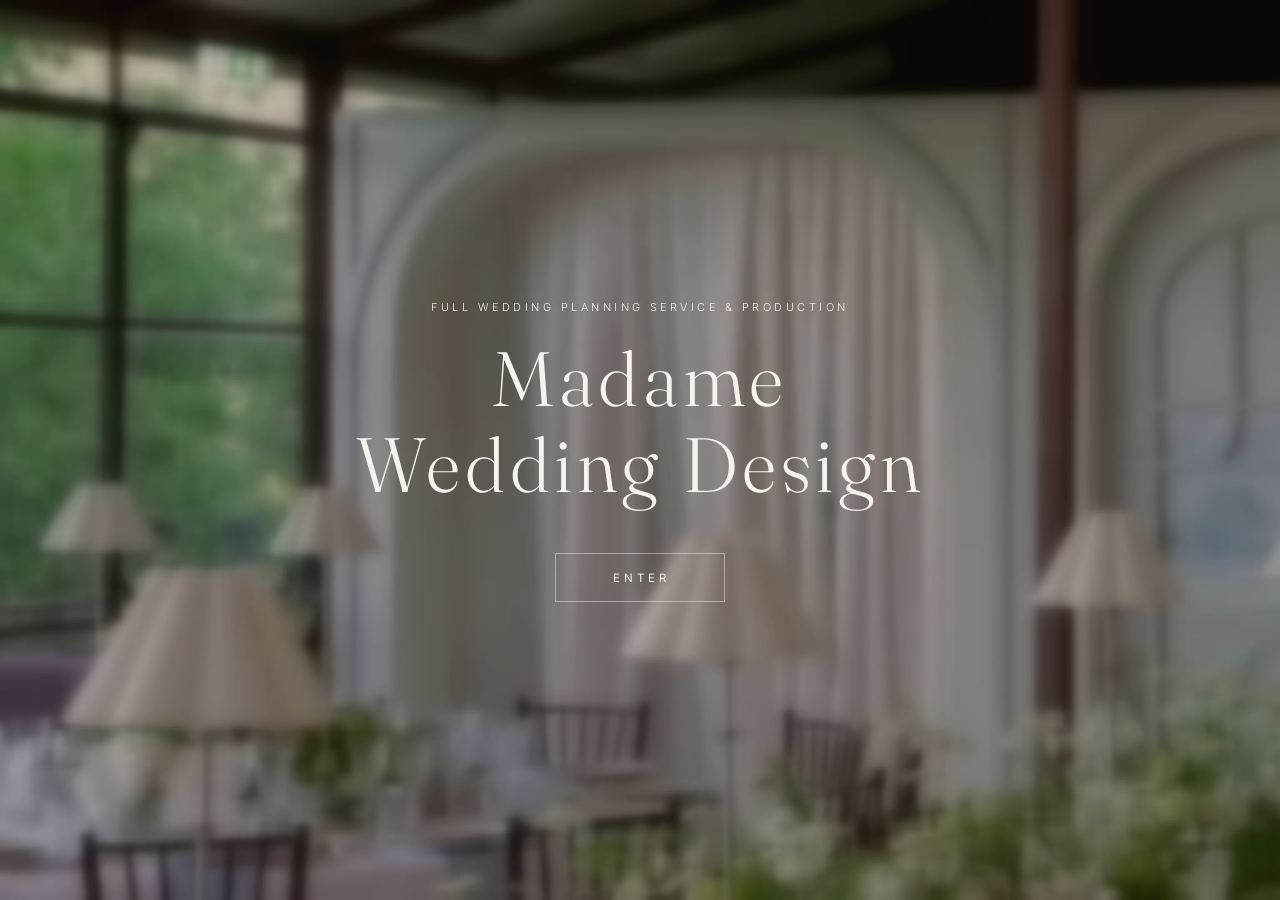
==== index.html @ c9a1b3f8 "Applique les 5 règles de marque sur tout le site - Nom visible toujours « Madame Wedding Design » : " ====
<!DOCTYPE html>
<html lang="en">
<head>
  <meta charset="UTF-8">
  <meta name="viewport" content="width=device-width, initial-scale=1.0">
  <title>Madame Wedding Design — Full Wedding Planning Service &amp; Production | Luxury Weddings Worldwide</title>
  <meta name="description" content="Madame Wedding Design is a luxury full wedding planning service &amp; production house founded by Estelle Bogaert — creating bespoke celebrations worldwide, from France and Italy to wherever love travels. Featured in Vogue, Martha Stewart Weddings and Brides.">
  <link rel="icon" href="data:image/svg+xml,<svg xmlns='http://www.w3.org/2000/svg' viewBox='0 0 100 100'><text y='.9em' font-size='90' font-family='Georgia'>M</text></svg>">
  <link rel="preload" as="image" href="/assets/img/hero-photo.jpg">
  <link rel="preconnect" href="https://fonts.googleapis.com">
  <link rel="preconnect" href="https://fonts.gstatic.com" crossorigin>
  <link href="https://fonts.googleapis.com/css2?family=Fraunces:ital,opsz,wght@0,9..144,300;0,9..144,400;1,9..144,300;1,9..144,400&family=Inter:wght@300;400;500&display=swap" rel="stylesheet">
  <link rel="stylesheet" href="/assets/css/main.css">
  <link rel="stylesheet" href="/assets/css/pages.css">
  <script type="application/ld+json">
  {
    "@context": "https://schema.org",
    "@type": "Organization",
    "name": "Madame Wedding Design",
    "founder": { "@type": "Person", "name": "Estelle Bogaert" },
    "description": "Luxury full wedding planning service & production house — bespoke celebrations worldwide, from $100,000 to $1M+. Featured in Vogue (7 editions), Martha Stewart Weddings, Brides, Style Me Pretty and Carats & Cake; named among the 15 best wedding planners in Europe.",
    "address": { "@type": "PostalAddress", "addressLocality": "Paris", "addressCountry": "FR" },
    "areaServed": "Worldwide",
    "email": "hello@madamewedding.design",
    "url": "https://madamewedding.design"
  }
  </script>
</head>
<body>

  <!-- ============ INTRO / ENTER — the threshold ============ -->
  <div class="intro" id="intro">
    <!-- Desktop: still photograph. Mobile (<768px): the vertical film, muted. -->
    <img class="intro__photo media-desktop" src="/assets/img/hero-photo.jpg" alt="A Madame Wedding Design celebration under a glasshouse — chandeliers and flowered tables">
    <video class="intro__video media-mobile" id="introVideo" autoplay muted loop playsinline
           poster="/assets/video/hero-poster.jpg">
      <source src="/assets/video/hero-film.mp4" type="video/mp4">
    </video>
    <div class="intro__veil"></div>
    <div class="intro__content">
      <p class="intro__eyebrow">Full Wedding Planning Service &amp; Production</p>
      <h1 class="intro__logo">Madame<br>Wedding Design</h1>
      <button class="intro__enter" id="enterBtn" aria-label="Enter the site"><span class="pulse">Enter</span></button>
    </div>
  </div>

  <!-- ============ SITE ============ -->
  <div class="site" id="site" hidden>

    <header class="nav" id="nav">
      <a class="nav__logo" href="/">Madame Wedding Design</a>
      <nav class="nav__links" aria-label="Main navigation">
        <a href="/maison/">The Maison</a>
        <a href="/weddings/">Weddings</a>
        <a href="/services/">Services</a>
        <a href="/journal/">The Journal</a>
        <a class="nav__inquire" href="/inquire/">Inquire</a>
      </nav>
    </header>

    <main id="top">

      <!-- Hero: photo on desktop, the film on mobile -->
      <section class="hero">
        <img class="hero__photo media-desktop" src="/assets/img/hero-photo.jpg" alt="A Madame Wedding Design celebration under a glasshouse — chandeliers and flowered tables">
        <video class="hero__video media-mobile" id="siteVideo" autoplay muted loop playsinline
               poster="/assets/video/hero-poster.jpg">
          <source src="/assets/video/hero-film.mp4" type="video/mp4">
        </video>
        <div class="hero__line reveal">
          <p class="hero__eyebrow">A limited number of celebrations each year</p>
          <p class="hero__text">Weddings composed as <em>works of art.</em></p>
        </div>
      </section>

      <!-- Manifesto -->
      <section class="manifesto">
        <p class="manifesto__text reveal">
          We do not plan weddings. We compose <em>atmospheres</em> — worlds made
          once, for one family, and never again.
        </p>
      </section>

      <!-- Weddings — curated glimpse, rendered from /data/weddings.json -->
      <section class="weddings">
        <div class="shead reveal">
          <span class="shead__k">Selected Weddings</span>
          <h2 class="shead__title">A quiet portfolio</h2>
        </div>
        <div class="weddings__grid" id="homeWeddings"><!-- injected by main.js --></div>
        <p class="reveal" style="margin-top:3rem"><a class="link-quiet" href="/weddings/">View all weddings →</a></p>
      </section>

      <!-- The Maison — teaser -->
      <section class="maison-split">
        <div class="maison-split__txt reveal">
          <span class="shead__k">The Maison</span>
          <h2 class="maison-split__title">An atelier of<br>rare celebrations</h2>
          <p>
            Madame Wedding Design is a full wedding planning service &amp;
            production house dedicated to a small number of extraordinary
            weddings each year. Founded by Estelle Bogaert, the maison conceives
            every celebration as a singular work — a world of light, texture,
            music and detail, built entirely around one family.
          </p>
          <p>
            From first conversation to final candle, we hold every thread:
            creative direction, planning, and flawless production — worldwide.
          </p>
          <a href="/maison/" class="link-quiet" style="margin-top:1.6rem">Discover the Maison →</a>
        </div>
        <div class="maison-split__img reveal">
          <div class="ph ph--b" role="img" aria-label="Founder portrait — coming soon"></div>
          <!-- TODO: replace with founder portrait: /assets/img/founder.jpg -->
        </div>
      </section>

      <!-- Services -->
      <section class="services-cards">
        <div class="shead reveal">
          <span class="shead__k">The Work</span>
          <h2 class="shead__title">How we accompany you</h2>
        </div>
        <div class="svc reveal">
          <a class="svc__card" href="/services/">
            <div class="svc__num">I</div>
            <h3>Full Wedding Planning &amp; Production</h3>
            <p>The complete composition of your celebration, from concept and creative direction to the flawless execution of every moment.</p>
          </a>
          <a class="svc__card" href="/services/">
            <div class="svc__num">II</div>
            <h3>Creative Direction</h3>
            <p>The vision, the aesthetic language, the atmosphere — for couples and teams who need a singular artistic hand.</p>
          </a>
          <a class="svc__card" href="/services/">
            <div class="svc__num">III</div>
            <h3>Destination &amp; Logistics</h3>
            <p>Seamless production of weddings across the world, with the discretion and precision our clients expect.</p>
          </a>
        </div>
      </section>

      <!-- As Seen In — dark band -->
      <section class="press-dark">
        <p class="press-dark__k reveal">As Seen In</p>
        <div class="press-dark__logos reveal" id="pressLogos"><!-- injected from /data/press.json --></div>
        <p class="reveal" style="margin-top:3rem"><a class="link-quiet link-quiet--light" href="/journal/#as-seen-in">All press features →</a></p>
      </section>

      <!-- Journal -->
      <section class="journal-cards">
        <div class="shead reveal">
          <span class="shead__k">The Journal</span>
          <h2 class="shead__title">Stories &amp; the art of hosting</h2>
        </div>
        <div class="jgrid" id="homeJournal"><!-- injected from /data/weddings.json --></div>
      </section>

      <!-- Inquire -->
      <section class="inquire">
        <p class="inquire__text reveal">We accept a limited number of celebrations each year.<br>Share a few details and we will reply, personally, within 48 hours.</p>
        <a class="inquire__cta reveal" href="/inquire/">Inquire</a>
      </section>

    </main>

    <footer class="footer-rich">
      <div class="footer-rich__grid">
        <div class="footer-rich__brand">
          <div class="footer-rich__lg">Madame Wedding Design</div>
          <p>A full wedding planning service &amp; production house for a limited number of celebrations each year — worldwide.</p>
        </div>
        <div class="footer-rich__col">
          <div class="footer-rich__k">Explore</div>
          <a href="/maison/">The Maison</a>
          <a href="/weddings/">Weddings</a>
          <a href="/services/">Services</a>
          <a href="/journal/">The Journal</a>
          <a href="/inquire/">Inquire</a>
        </div>
        <div class="footer-rich__col">
          <div class="footer-rich__k">Contact</div>
          <a href="mailto:hello@madamewedding.design">hello@madamewedding.design</a>
          <a href="https://www.instagram.com/" target="_blank" rel="noopener">Instagram</a>
        </div>
      </div>
      <div class="footer-rich__base">
        <span>© 2026 Madame Wedding Design</span>
        <span>Full Wedding Planning Service &amp; Production · Worldwide</span>
      </div>
    </footer>

  </div>

  <!-- Persistent sound toggle -->
  <button class="sound" id="soundBtn" hidden aria-label="Toggle sound" aria-pressed="false">◐</button>

  <!-- Music track: drop your file at assets/audio/music.mp3 and it will take priority over the film's own sound -->
  <audio id="music" src="/assets/audio/music.mp3" loop preload="none"></audio>

  <script src="/assets/js/main.js"></script>
</body>
</html>
---- assets/css/main.css ----
/* ============================================================
   MADAME — Wedding Design & Production
   Quiet luxury: alabaster, ink, silence.
   ============================================================ */

:root {
  --alabaster: #F6F3EE;
  --linen: #E7E0D5;
  --ink: #1E1A17;
  --sage: #8A8B72;
  --taupe: #A79A88;

  --serif: "Fraunces", "Cormorant Garamond", Georgia, serif; /* TODO: swap for Canela / PP Editorial New when licensed */
  --ink-soft: #4A443E;
  --sans: "Inter", -apple-system, sans-serif;

  --ease: cubic-bezier(0.22, 1, 0.36, 1);
}

* { margin: 0; padding: 0; box-sizing: border-box; }

html { scroll-behavior: smooth; }

body {
  background: var(--alabaster);
  color: var(--ink);
  font-family: var(--sans);
  font-weight: 300;
  font-size: 1rem;
  line-height: 1.7;
  -webkit-font-smoothing: antialiased;
}

/* ---------- Opening sequence ---------- */

.intro {
  position: fixed;
  inset: 0;
  z-index: 100;
  display: grid;
  place-items: center;
  overflow: hidden;
  background: var(--ink);
  transition: opacity 1.4s var(--ease), visibility 1.4s;
}

.intro.is-leaving {
  opacity: 0;
  visibility: hidden;
}

.intro__video {
  position: absolute;
  inset: 0;
  width: 100%;
  height: 100%;
  object-fit: cover;
}

.intro__veil {
  position: absolute;
  inset: 0;
  background: rgba(30, 26, 23, 0.28);
}

.intro__content {
  position: relative;
  text-align: center;
  color: var(--alabaster);
  padding: 0 1.5rem;
}

.intro__eyebrow {
  font-size: 0.68rem;
  letter-spacing: 0.32em;
  text-transform: uppercase;
  opacity: 0;
  animation: fadeUp 1.6s var(--ease) 0.4s forwards;
}

.intro__logo {
  font-family: var(--serif);
  font-weight: 300;
  font-size: clamp(3.2rem, 10vw, 7rem);
  letter-spacing: 0.18em;
  margin: 1.2rem 0 2.8rem;
  padding-left: 0.18em; /* optical centering against letter-spacing */
  opacity: 0;
  animation: fadeUp 1.8s var(--ease) 0.8s forwards;
}

.intro__enter {
  font-family: var(--sans);
  font-size: 0.72rem;
  font-weight: 400;
  letter-spacing: 0.34em;
  text-transform: uppercase;
  color: var(--alabaster);
  background: none;
  border: 1px solid rgba(246, 243, 238, 0.45);
  padding: 1.05rem 3.4rem 1rem 3.6rem;
  cursor: pointer;
  opacity: 0;
  animation: fadeUp 1.8s var(--ease) 1.4s forwards;
  transition: background 0.8s var(--ease), color 0.8s var(--ease), border-color 0.8s var(--ease);
}

.intro__enter:hover,
.intro__enter:focus-visible {
  background: var(--alabaster);
  color: var(--ink);
  border-color: var(--alabaster);
  outline: none;
}

@keyframes fadeUp {
  from { opacity: 0; transform: translateY(14px); }
  to   { opacity: 1; transform: translateY(0); }
}

/* ---------- Navigation ---------- */

.nav {
  position: fixed;
  top: 0;
  left: 0;
  right: 0;
  z-index: 50;
  display: flex;
  align-items: center;
  justify-content: space-between;
  padding: 1.6rem clamp(1.5rem, 5vw, 4rem);
  mix-blend-mode: difference;
  color: var(--alabaster);
}

.nav a { color: inherit; text-decoration: none; }

.nav__logo {
  font-family: var(--serif);
  font-size: 1.25rem;
  letter-spacing: 0.22em;
}

.nav__links {
  display: flex;
  gap: clamp(1.2rem, 3vw, 2.6rem);
  font-size: 0.66rem;
  letter-spacing: 0.18em;
  text-transform: uppercase;
}

.nav__links a { opacity: 0.85; transition: opacity 0.5s; }
.nav__links a:hover { opacity: 1; }

.nav__inquire { border-bottom: 1px solid currentColor; padding-bottom: 2px; }

@media (max-width: 640px) {
  .nav__links a:not(.nav__inquire) { display: none; }
}

/* ---------- Hero ---------- */

.hero {
  position: relative;
  height: 100svh;
  overflow: hidden;
  display: grid;
  place-items: end start;
  background: var(--ink);
}

.hero__video {
  position: absolute;
  inset: 0;
  width: 100%;
  height: 100%;
  object-fit: cover;
}

/* ---------- Media strategy: photograph on desktop, the vertical film on mobile ---------- */

.intro__photo, .hero__photo {
  position: absolute;
  inset: 0;
  width: 100%;
  height: 100%;
  object-fit: cover;
  animation: kenburns 22s ease-in-out infinite alternate;
}

@keyframes kenburns {
  from { transform: scale(1.03); }
  to   { transform: scale(1.12); }
}

.media-mobile { display: none; }

@media (max-width: 767px) {
  .media-mobile { display: block; }
  .media-desktop { display: none; }
}

.hero__eyebrow {
  font-size: 0.68rem;
  letter-spacing: 0.34em;
  text-transform: uppercase;
  color: var(--alabaster);
  opacity: 0.85;
  margin-bottom: 1.3rem;
}

/* Soft scrim so the hero line stays readable over the film's bright passages */
.hero::after {
  content: "";
  position: absolute;
  inset: auto 0 0 0;
  height: 45%;
  background: linear-gradient(to top, rgba(30, 26, 23, 0.55), transparent);
  pointer-events: none;
}

.hero__line {
  position: relative;
  z-index: 1;
  padding: 0 clamp(1.5rem, 6vw, 5rem) clamp(3rem, 8vh, 6rem);
}

.hero__text {
  font-family: var(--serif);
  font-weight: 300;
  font-size: clamp(1.6rem, 3.4vw, 2.8rem);
  line-height: 1.3;
  color: var(--alabaster);
}

/* ---------- Sections ---------- */

section { padding: clamp(6rem, 14vh, 11rem) clamp(1.5rem, 6vw, 5rem); }

.section-title {
  font-family: var(--serif);
  font-weight: 300;
  font-size: clamp(2rem, 4vw, 3.2rem);
  letter-spacing: 0.02em;
  margin-bottom: clamp(3rem, 7vh, 5rem);
}

/* Manifesto */

.manifesto { max-width: 46rem; margin: 0 auto; text-align: center; }

.manifesto__text {
  font-family: var(--serif);
  font-weight: 300;
  font-size: clamp(1.35rem, 2.4vw, 1.9rem);
  line-height: 1.55;
}

.manifesto__text em { font-style: italic; }

.link-quiet {
  display: inline-block;
  margin-top: 2.6rem;
  color: var(--ink);
  text-decoration: none;
  font-size: 0.7rem;
  letter-spacing: 0.22em;
  text-transform: uppercase;
  border-bottom: 1px solid var(--taupe);
  padding-bottom: 3px;
  transition: opacity 0.5s;
}

.link-quiet:hover { opacity: 0.6; }

/* Weddings */

.weddings__grid {
  display: grid;
  grid-template-columns: repeat(auto-fit, minmax(260px, 1fr));
  gap: clamp(1.5rem, 3vw, 3rem);
}

.wedding-card { text-decoration: none; color: var(--ink); }

.wedding-card__img {
  aspect-ratio: 4 / 5;
  background: var(--linen);
  overflow: hidden;
  transition: opacity 0.8s var(--ease);
}

/* Placeholder tints until real photographs arrive */
.wedding-card__img--a { background: linear-gradient(160deg, var(--linen), #D8CFC0); }
.wedding-card__img--b { background: linear-gradient(160deg, #EDE6DB, var(--taupe)); }
.wedding-card__img--c { background: linear-gradient(160deg, var(--linen), #C9C4AE); }

.wedding-card:hover .wedding-card__img { opacity: 0.85; }

.wedding-card__caption {
  margin-top: 1.1rem;
  font-family: var(--serif);
  font-size: 1.15rem;
}

.wedding-card__caption span { font-style: italic; color: var(--sage); }

.wedding-card__origin {
  font-size: 0.68rem;
  letter-spacing: 0.14em;
  text-transform: uppercase;
  color: var(--taupe);
  margin-top: 0.3rem;
}

/* Press */

.press { background: var(--linen); text-align: center; }

.press__label {
  font-size: 0.66rem;
  letter-spacing: 0.3em;
  text-transform: uppercase;
  color: var(--taupe);
  margin-bottom: 1.6rem;
}

.press__names {
  font-family: var(--serif);
  font-size: clamp(1rem, 2vw, 1.4rem);
  letter-spacing: 0.06em;
}

/* Inquire */

.inquire { text-align: center; }

.inquire__text {
  font-family: var(--serif);
  font-size: clamp(1.2rem, 2.2vw, 1.7rem);
  margin-bottom: 2.6rem;
}

.inquire__cta {
  display: inline-block;
  font-size: 0.72rem;
  letter-spacing: 0.34em;
  text-transform: uppercase;
  color: var(--ink);
  text-decoration: none;
  border: 1px solid var(--ink);
  padding: 1.05rem 3.4rem 1rem 3.6rem;
  transition: background 0.8s var(--ease), color 0.8s var(--ease);
}

.inquire__cta:hover { background: var(--ink); color: var(--alabaster); }

/* Footer */

.footer {
  border-top: 1px solid var(--linen);
  padding: 2.5rem clamp(1.5rem, 6vw, 5rem);
  display: flex;
  flex-wrap: wrap;
  gap: 1rem;
  justify-content: space-between;
  font-size: 0.72rem;
  letter-spacing: 0.08em;
  color: var(--taupe);
}

.footer a { color: inherit; text-decoration: none; }

/* ---------- Sound toggle ---------- */

.sound {
  position: fixed;
  bottom: 1.4rem;
  right: 1.6rem;
  z-index: 60;
  width: 2.6rem;
  height: 2.6rem;
  border-radius: 50%;
  border: 1px solid rgba(30, 26, 23, 0.25);
  background: rgba(246, 243, 238, 0.6);
  backdrop-filter: blur(6px);
  color: var(--ink);
  font-size: 0.9rem;
  cursor: pointer;
  transition: opacity 0.6s;
}

.sound[aria-pressed="false"] { opacity: 0.45; }

/* ---------- Scroll reveals ---------- */

.reveal {
  opacity: 0;
  transform: translateY(16px);
  transition: opacity 0.9s var(--ease), transform 0.9s var(--ease);
}

.reveal.is-visible {
  opacity: 1;
  transform: translateY(0);
}

/* ---------- Reduced motion ---------- */

@media (prefers-reduced-motion: reduce) {
  html { scroll-behavior: auto; }
  .reveal { opacity: 1; transform: none; transition: none; }
  .intro__eyebrow, .intro__logo, .intro__enter { animation-duration: 0.01s; animation-delay: 0s; }
}
---- assets/css/pages.css ----
/* ============================================================
   Madame Wedding Design — inner pages, galleries, journal, form
   ============================================================ */

/* ---------- Intro logo — full brand name, two lines ---------- */

.intro__logo {
  font-size: clamp(2.3rem, 7vw, 4.8rem) !important;
  letter-spacing: 0.06em !important;
  line-height: 1.12;
  padding-left: 0 !important;
}

/* ---------- Page (non-home) layout ---------- */

.page { background: var(--alabaster); }

.nav--page {
  position: static;
  mix-blend-mode: normal;
  color: var(--ink);
  border-bottom: 1px solid var(--linen);
}

.nav--page .nav__logo { letter-spacing: 0.14em; font-size: 1.05rem; }

.page-hero {
  padding: clamp(4rem, 10vh, 7rem) clamp(1.5rem, 6vw, 5rem) clamp(2rem, 5vh, 3.5rem);
  max-width: 62rem;
}

.page-hero__eyebrow {
  font-size: 0.66rem;
  letter-spacing: 0.3em;
  text-transform: uppercase;
  color: var(--taupe);
  margin-bottom: 1.4rem;
}

.page-hero__title {
  font-family: var(--serif);
  font-weight: 300;
  font-size: clamp(2.4rem, 5.5vw, 4.2rem);
  line-height: 1.12;
}

.page-hero__meta {
  margin-top: 1.4rem;
  font-size: 0.72rem;
  letter-spacing: 0.16em;
  text-transform: uppercase;
  color: var(--sage);
}

.prose {
  max-width: 60ch;
  padding: 0 clamp(1.5rem, 6vw, 5rem);
  margin-bottom: clamp(3rem, 7vh, 5rem);
}

.prose p { margin-bottom: 1.4rem; }

.prose .lede {
  font-family: var(--serif);
  font-size: clamp(1.25rem, 2.2vw, 1.6rem);
  line-height: 1.55;
}

/* ---------- Galleries ---------- */

.gallery {
  display: grid;
  grid-template-columns: repeat(auto-fill, minmax(280px, 1fr));
  gap: clamp(1.2rem, 2.5vw, 2.4rem);
  padding: 0 clamp(1.5rem, 6vw, 5rem);
  margin-bottom: clamp(4rem, 9vh, 7rem);
}

.gallery figure { margin: 0; }

.gallery img,
.gallery .ph {
  width: 100%;
  aspect-ratio: 4 / 5;
  object-fit: cover;
  display: block;
  background: var(--linen);
}

/* Placeholder tints (used anywhere until real photographs arrive) */
.ph--a { background: linear-gradient(160deg, var(--linen), #D8CFC0); }
.ph--b { background: linear-gradient(160deg, #EDE6DB, var(--taupe)); }
.ph--c { background: linear-gradient(160deg, var(--linen), #C9C4AE); }

/* ---------- Journal ---------- */

.journal-list {
  padding: 0 clamp(1.5rem, 6vw, 5rem);
  max-width: 62rem;
  margin-bottom: clamp(4rem, 9vh, 7rem);
}

.journal-entry {
  display: block;
  text-decoration: none;
  color: var(--ink);
  border-top: 1px solid var(--linen);
  padding: 2.4rem 0;
}

.journal-entry:last-child { border-bottom: 1px solid var(--linen); }

.journal-entry__meta {
  font-size: 0.66rem;
  letter-spacing: 0.22em;
  text-transform: uppercase;
  color: var(--taupe);
  margin-bottom: 0.7rem;
}

.journal-entry__title {
  font-family: var(--serif);
  font-weight: 300;
  font-size: clamp(1.5rem, 2.8vw, 2.1rem);
  transition: opacity 0.5s;
}

.journal-entry:hover .journal-entry__title { opacity: 0.6; }

.journal-entry__excerpt { margin-top: 0.6rem; max-width: 60ch; }

.press-links { list-style: none; padding: 0; }

.press-links li { border-top: 1px solid rgba(30,26,23,0.12); }
.press-links li:last-child { border-bottom: 1px solid rgba(30,26,23,0.12); }

.press-links a {
  display: flex;
  justify-content: space-between;
  gap: 2rem;
  align-items: baseline;
  padding: 1.3rem 0;
  text-decoration: none;
  color: var(--ink);
  font-family: var(--serif);
  font-size: clamp(1.05rem, 1.8vw, 1.3rem);
  transition: opacity 0.5s;
}

.press-links a:hover { opacity: 0.6; }

.press-links a::after { content: "→"; font-family: var(--sans); font-size: 0.9rem; color: var(--taupe); }

/* ---------- Services ---------- */

.services-list { padding: 0 clamp(1.5rem, 6vw, 5rem); max-width: 62rem; margin-bottom: clamp(4rem, 9vh, 7rem); }

.service {
  border-top: 1px solid var(--linen);
  padding: clamp(2.4rem, 5vh, 3.6rem) 0;
  display: grid;
  grid-template-columns: minmax(0, 1fr) minmax(0, 1.6fr);
  gap: clamp(1.5rem, 4vw, 4rem);
}

@media (max-width: 720px) { .service { grid-template-columns: 1fr; } }

.service h2 {
  font-family: var(--serif);
  font-weight: 300;
  font-size: clamp(1.5rem, 2.6vw, 2rem);
  line-height: 1.2;
}

.service p { max-width: 55ch; }

/* ---------- FAQ ---------- */

.faq { padding: 0 clamp(1.5rem, 6vw, 5rem); max-width: 52rem; margin-bottom: clamp(4rem, 9vh, 7rem); }

.faq h2 { font-family: var(--serif); font-weight: 300; font-size: clamp(1.8rem, 3vw, 2.4rem); margin-bottom: 2rem; }

.faq details { border-top: 1px solid var(--linen); }
.faq details:last-of-type { border-bottom: 1px solid var(--linen); }

.faq summary {
  cursor: pointer;
  list-style: none;
  padding: 1.4rem 0;
  font-family: var(--serif);
  font-size: 1.15rem;
  display: flex;
  justify-content: space-between;
  gap: 1.5rem;
}

.faq summary::-webkit-details-marker { display: none; }
.faq summary::after { content: "+"; color: var(--taupe); }
.faq details[open] summary::after { content: "–"; }

.faq details p { padding: 0 0 1.6rem; max-width: 58ch; }

/* ---------- Inquire form ---------- */

.form-wrap { max-width: 40rem; margin: 0 auto; padding: 0 clamp(1.5rem, 6vw, 3rem) clamp(5rem, 10vh, 8rem); }

.form-progress {
  height: 1px;
  background: var(--linen);
  margin: clamp(2rem, 5vh, 3.5rem) 0 clamp(2.5rem, 6vh, 4rem);
  position: relative;
}

.form-progress__bar {
  position: absolute;
  left: 0; top: -0.5px;
  height: 2px;
  background: var(--sage);
  width: 20%;
  transition: width 0.9s var(--ease);
}

.form-step { display: none; border: none; padding: 0; margin: 0; min-width: 0; }
.form-step.is-active { display: block; animation: stepIn 0.9s var(--ease); }

@keyframes stepIn {
  from { opacity: 0; transform: translateY(14px); }
  to   { opacity: 1; transform: translateY(0); }
}

.form-step__eyebrow {
  font-size: 0.64rem;
  letter-spacing: 0.28em;
  text-transform: uppercase;
  color: var(--taupe);
  margin-bottom: 0.8rem;
}

.form-step__title {
  font-family: var(--serif);
  font-weight: 300;
  font-size: clamp(1.6rem, 3vw, 2.2rem);
  margin-bottom: 0.8rem;
}

.form-step__intro { color: rgba(30,26,23,0.75); margin-bottom: 2.2rem; max-width: 55ch; }

.field { margin-bottom: 1.9rem; }

.field label,
.field .field__legend {
  display: block;
  font-size: 0.66rem;
  letter-spacing: 0.2em;
  text-transform: uppercase;
  color: var(--taupe);
  margin-bottom: 0.6rem;
}

.field input[type="text"],
.field input[type="email"],
.field input[type="tel"],
.field select,
.field textarea {
  width: 100%;
  border: none;
  border-bottom: 1px solid rgba(30,26,23,0.3);
  background: transparent;
  font-family: var(--serif);
  font-size: 1.2rem;
  color: var(--ink);
  padding: 0.5rem 0;
  border-radius: 0;
  transition: border-color 0.5s;
}

.field textarea { min-height: 7rem; resize: vertical; line-height: 1.5; }

.field input:focus, .field select:focus, .field textarea:focus {
  outline: none;
  border-bottom-color: var(--sage);
}

.field.has-error input, .field.has-error select, .field.has-error textarea { border-bottom-color: #A0522D; }

.field__error { display: none; font-size: 0.72rem; color: #A0522D; margin-top: 0.4rem; }
.field.has-error .field__error { display: block; }

/* choice pills (radios & checkboxes) */
.choices { display: flex; flex-wrap: wrap; gap: 0.7rem; }

.choices label {
  display: inline-block;
  font-size: 0.78rem;
  letter-spacing: 0.06em;
  text-transform: none;
  color: var(--ink);
  border: 1px solid rgba(30,26,23,0.28);
  padding: 0.65rem 1.3rem;
  cursor: pointer;
  transition: background 0.5s, color 0.5s, border-color 0.5s;
  margin-bottom: 0;
}

.choices input { position: absolute; opacity: 0; pointer-events: none; }

.choices input:checked + span { }
.choices label:has(input:checked) {
  background: var(--ink);
  color: var(--alabaster);
  border-color: var(--ink);
}

.choices label:hover { border-color: var(--ink); }

.choices--stack { flex-direction: column; align-items: flex-start; }

/* consent row */
.consent { display: flex; gap: 0.8rem; align-items: flex-start; font-size: 0.82rem; color: rgba(30,26,23,0.75); margin-bottom: 1.2rem; }
.consent input { margin-top: 0.25rem; accent-color: var(--sage); }

/* form nav */
.form-nav { display: flex; justify-content: space-between; align-items: center; margin-top: 2.8rem; }

.btn {
  font-family: var(--sans);
  font-size: 0.7rem;
  letter-spacing: 0.3em;
  text-transform: uppercase;
  border: 1px solid var(--ink);
  background: none;
  color: var(--ink);
  padding: 1rem 2.8rem 0.95rem 3rem;
  cursor: pointer;
  transition: background 0.7s var(--ease), color 0.7s var(--ease);
}

.btn:hover, .btn:focus-visible { background: var(--ink); color: var(--alabaster); outline: none; }

.btn--ghost { border-color: transparent; color: var(--taupe); padding-left: 0; }
.btn--ghost:hover { background: none; color: var(--ink); }

.form-confirmation { text-align: center; padding: clamp(4rem, 12vh, 8rem) 1.5rem; display: none; }
.form-confirmation.is-visible { display: block; animation: stepIn 1.2s var(--ease); }

.form-confirmation h2 { font-family: var(--serif); font-weight: 300; font-size: clamp(1.8rem, 3.4vw, 2.6rem); margin-bottom: 1.2rem; }
.form-confirmation p { color: rgba(30,26,23,0.75); max-width: 45ch; margin: 0 auto; }

/* ---------- Wedding detail ---------- */

.wedding-hero { padding: 0; }

.wedding-hero img { width: 100%; max-height: 78vh; object-fit: cover; display: block; }

.wedding-hero .ph-hero {
  width: 100%;
  height: 52vh;
  background: linear-gradient(160deg, var(--linen), #D8CFC0);
}

.detail-journal-link {
  padding: 0 clamp(1.5rem, 6vw, 5rem);
  margin-bottom: clamp(4rem, 9vh, 7rem);
}

/* CTA band reused on inner pages */
.cta-band { text-align: center; background: var(--linen); padding: clamp(4rem, 10vh, 7rem) 1.5rem; }
.cta-band p { font-family: var(--serif); font-size: clamp(1.2rem, 2.2vw, 1.7rem); margin-bottom: 2.4rem; }

/* ============================================================
   Home — sections aligned with the approved mock
   ============================================================ */

.pulse { display: inline-block; animation: breathe 3.4s ease-in-out infinite; }
@keyframes breathe { 0%, 100% { opacity: 0.75; } 50% { opacity: 1; } }

.shead {
  display: flex;
  align-items: baseline;
  justify-content: space-between;
  flex-wrap: wrap;
  gap: 0.6rem;
  margin-bottom: clamp(2.6rem, 6vh, 3.6rem);
}

.shead__k {
  font-size: 0.68rem;
  letter-spacing: 0.3em;
  text-transform: uppercase;
  color: var(--ink-soft);
}

.shead__title {
  font-family: var(--serif);
  font-weight: 300;
  font-size: clamp(1.8rem, 4vw, 3.2rem);
  letter-spacing: 0.01em;
}

/* Maison split */
.maison-split {
  background: var(--linen);
  display: grid;
  grid-template-columns: minmax(0, 1fr) minmax(0, 1fr);
  gap: clamp(2.5rem, 5vw, 4rem);
  align-items: center;
}

@media (max-width: 820px) { .maison-split { grid-template-columns: 1fr; } }

.maison-split__title {
  font-family: var(--serif);
  font-weight: 300;
  font-size: clamp(1.9rem, 4.4vw, 3.6rem);
  line-height: 1.1;
  margin: 1.1rem 0 1.7rem;
}

.maison-split__txt p { max-width: 46ch; color: var(--ink-soft); margin-bottom: 1.2rem; }

.maison-split__img .ph { aspect-ratio: 4 / 5; }

/* Services cards */
.svc {
  display: grid;
  grid-template-columns: repeat(3, 1fr);
  gap: 2px;
  background: rgba(30, 26, 23, 0.08);
  border-top: 1px solid rgba(30, 26, 23, 0.08);
  border-bottom: 1px solid rgba(30, 26, 23, 0.08);
}

@media (max-width: 820px) { .svc { grid-template-columns: 1fr; } }

.svc__card {
  background: var(--alabaster);
  padding: 3.4rem 2.1rem;
  min-height: 17.5rem;
  display: flex;
  flex-direction: column;
  text-decoration: none;
  color: var(--ink);
  transition: background 0.6s;
}

.svc__card:hover { background: #fff; }

.svc__num { font-size: 0.68rem; letter-spacing: 0.2em; color: var(--taupe); }

.svc__card h3 {
  font-family: var(--serif);
  font-weight: 300;
  font-size: 1.75rem;
  margin: auto 0 0.9rem;
}

.svc__card p { font-size: 0.9rem; color: var(--ink-soft); }

/* Press — dark band */
.press-dark { background: var(--ink); color: var(--alabaster); text-align: center; }

.press-dark__k {
  font-size: 0.68rem;
  letter-spacing: 0.34em;
  text-transform: uppercase;
  opacity: 0.6;
  margin-bottom: 2.8rem;
}

.press-dark__logos {
  display: flex;
  flex-wrap: wrap;
  align-items: center;
  justify-content: center;
  gap: 3.2rem 4.2rem;
}

.press-dark__logos span {
  font-family: var(--serif);
  font-weight: 300;
  font-size: clamp(1.25rem, 2.6vw, 2.1rem);
  opacity: 0.72;
  letter-spacing: 0.04em;
  transition: opacity 0.5s;
}

.press-dark__logos span:hover { opacity: 1; }

.link-quiet--light { color: var(--alabaster); border-bottom-color: rgba(246, 243, 238, 0.4); }
.link-quiet--light:hover { opacity: 0.7; }

/* Journal cards */
.jgrid {
  display: grid;
  grid-template-columns: repeat(3, 1fr);
  gap: 2.1rem;
}

@media (max-width: 820px) { .jgrid { grid-template-columns: 1fr; } }

.jcard { text-decoration: none; color: var(--ink); }

.jcard .jcard__img,
.jcard img {
  aspect-ratio: 3 / 2;
  width: 100%;
  object-fit: cover;
  display: block;
  margin-bottom: 1.25rem;
  background: var(--linen);
}

.jcard__k {
  font-size: 0.66rem;
  letter-spacing: 0.2em;
  text-transform: uppercase;
  color: var(--taupe);
}

.jcard h3 {
  font-family: var(--serif);
  font-weight: 300;
  font-size: 1.5rem;
  line-height: 1.25;
  margin: 0.6rem 0 0.5rem;
  transition: opacity 0.5s;
}

.jcard:hover h3 { opacity: 0.6; }

.jcard p { font-size: 0.88rem; color: var(--ink-soft); }

/* Rich footer */
.footer-rich { background: var(--ink); color: var(--alabaster); padding: clamp(4rem, 10vh, 7rem) clamp(1.5rem, 6vw, 5rem) 3rem; }

.footer-rich__grid {
  display: grid;
  grid-template-columns: minmax(0, 2fr) minmax(0, 1fr) minmax(0, 1fr);
  gap: 2.5rem;
}

@media (max-width: 820px) { .footer-rich__grid { grid-template-columns: 1fr; } }

.footer-rich__lg {
  font-family: var(--serif);
  font-weight: 300;
  font-size: clamp(1.5rem, 3vw, 2.1rem);
  letter-spacing: 0.06em;
}

.footer-rich__lg span {
  font-family: var(--sans);
  font-size: 0.68rem;
  letter-spacing: 0.42em;
  text-transform: uppercase;
  opacity: 0.7;
  margin-top: 0.5rem;
}

.footer-rich__brand p { opacity: 0.6; font-size: 0.82rem; margin-top: 1rem; max-width: 34ch; }

.footer-rich__k {
  font-size: 0.66rem;
  letter-spacing: 0.24em;
  text-transform: uppercase;
  opacity: 0.5;
  margin-bottom: 1.1rem;
}

.footer-rich__col a { display: block; font-size: 0.88rem; opacity: 0.85; margin-bottom: 0.6rem; text-decoration: none; color: inherit; }
.footer-rich__col a:hover { opacity: 1; }

.footer-rich__base {
  margin-top: clamp(3rem, 8vh, 5rem);
  padding-top: 1.9rem;
  border-top: 1px solid rgba(246, 243, 238, 0.15);
  display: flex;
  flex-wrap: wrap;
  gap: 0.6rem;
  justify-content: space-between;
  font-size: 0.7rem;
  letter-spacing: 0.1em;
  opacity: 0.5;
}
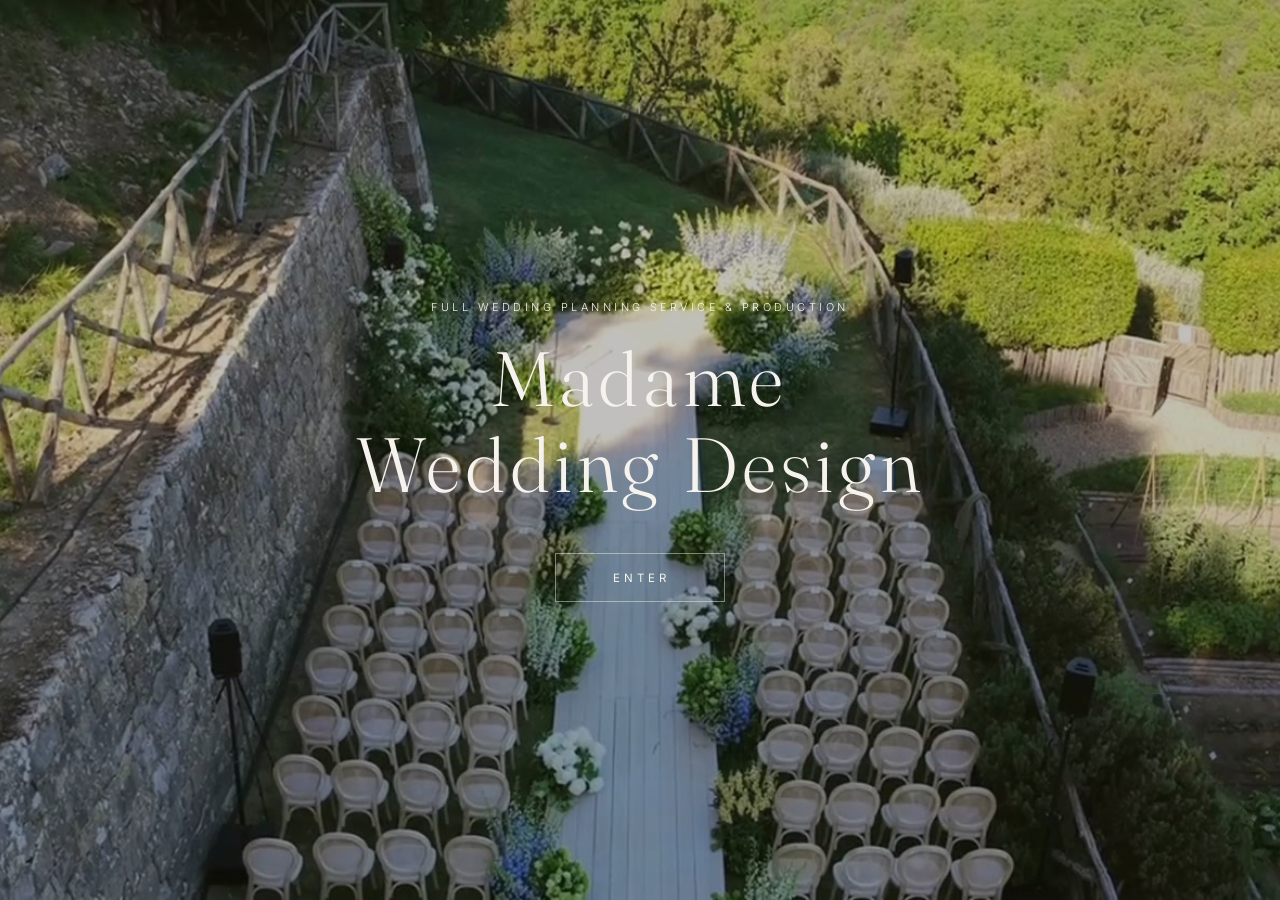
==== commit b267efb2: "Héro desktop : le film horizontal (muet) remplace la photo - Nouveau film cinémascope 2496×1080 comp" ====
--- a/index.html
+++ b/index.html
@@ -10,8 +10,8 @@
   <link rel="preconnect" href="https://fonts.googleapis.com">
   <link rel="preconnect" href="https://fonts.gstatic.com" crossorigin>
   <link href="https://fonts.googleapis.com/css2?family=Fraunces:ital,opsz,wght@0,9..144,300;0,9..144,400;1,9..144,300;1,9..144,400&family=Inter:wght@300;400;500&display=swap" rel="stylesheet">
-  <link rel="stylesheet" href="/assets/css/main.css">
-  <link rel="stylesheet" href="/assets/css/pages.css">
+  <link rel="stylesheet" href="/assets/css/main.css?v=4">
+  <link rel="stylesheet" href="/assets/css/pages.css?v=4">
   <script type="application/ld+json">
   {
     "@context": "https://schema.org",
@@ -30,8 +30,12 @@
 
   <!-- ============ INTRO / ENTER — the threshold ============ -->
   <div class="intro" id="intro">
-    <!-- Desktop: still photograph. Mobile (<768px): the vertical film, muted. -->
-    <img class="intro__photo media-desktop" src="/assets/img/hero-photo.jpg" alt="A Madame Wedding Design celebration under a glasshouse — chandeliers and flowered tables">
+    <!-- Desktop: the wide hero film (muted). Mobile (<768px): the vertical reel (muted). -->
+    <video class="intro__video media-desktop" autoplay muted loop playsinline
+           poster="/assets/img/hero-photo.jpg"
+           aria-label="Aerial view of an outdoor wedding ceremony on a Tuscan hillside — a Madame Wedding Design celebration">
+      <source src="/assets/video/hero-film-desktop.mp4" type="video/mp4">
+    </video>
     <video class="intro__video media-mobile" id="introVideo" autoplay muted loop playsinline
            poster="/assets/video/hero-poster.jpg">
       <source src="/assets/video/hero-film.mp4" type="video/mp4">
@@ -50,7 +54,7 @@
     <header class="nav" id="nav">
       <a class="nav__logo" href="/">Madame Wedding Design</a>
       <nav class="nav__links" aria-label="Main navigation">
-        <a href="/maison/">The Maison</a>
+        <a href="/the-maison/">The Maison</a>
         <a href="/weddings/">Weddings</a>
         <a href="/services/">Services</a>
         <a href="/journal/">The Journal</a>
@@ -60,9 +64,13 @@
 
     <main id="top">
 
-      <!-- Hero: photo on desktop, the film on mobile -->
+      <!-- Hero: wide film on desktop (muted), vertical reel on mobile -->
       <section class="hero">
-        <img class="hero__photo media-desktop" src="/assets/img/hero-photo.jpg" alt="A Madame Wedding Design celebration under a glasshouse — chandeliers and flowered tables">
+        <video class="hero__video media-desktop" autoplay muted loop playsinline
+               poster="/assets/img/hero-photo.jpg"
+               aria-label="Aerial view of an outdoor wedding ceremony on a Tuscan hillside — a Madame Wedding Design celebration">
+          <source src="/assets/video/hero-film-desktop.mp4" type="video/mp4">
+        </video>
         <video class="hero__video media-mobile" id="siteVideo" autoplay muted loop playsinline
                poster="/assets/video/hero-poster.jpg">
           <source src="/assets/video/hero-film.mp4" type="video/mp4">
@@ -107,7 +115,7 @@
             From first conversation to final candle, we hold every thread:
             creative direction, planning, and flawless production — worldwide.
           </p>
-          <a href="/maison/" class="link-quiet" style="margin-top:1.6rem">Discover the Maison →</a>
+          <a href="/the-maison/" class="link-quiet" style="margin-top:1.6rem">Discover the Maison →</a>
         </div>
         <div class="maison-split__img reveal">
           <div class="ph ph--b" role="img" aria-label="Founder portrait — coming soon"></div>
@@ -156,10 +164,18 @@
         <div class="jgrid" id="homeJournal"><!-- injected from /data/weddings.json --></div>
       </section>
 
-      <!-- Inquire -->
-      <section class="inquire">
-        <p class="inquire__text reveal">We accept a limited number of celebrations each year.<br>Share a few details and we will reply, personally, within 48 hours.</p>
-        <a class="inquire__cta reveal" href="/inquire/">Inquire</a>
+      <!-- Inquire — closing section: the shared 5-step form -->
+      <section class="inquire-home" id="inquire">
+        <div class="shead reveal" style="justify-content:center; text-align:center">
+          <div>
+            <span class="shead__k">Inquire</span>
+            <h2 class="shead__title" style="margin-top:0.8rem">Tell us about your celebration</h2>
+            <p style="margin-top:1rem; color:var(--ink-soft); max-width:52ch">We accept a limited number of weddings each year. Share a few details and we will reply, personally, within 48 hours.</p>
+          </div>
+        </div>
+        <div class="form-wrap" data-inquire-form>
+          <!-- The shared 5-step form renders here (assets/js/inquire-form.js) -->
+        </div>
       </section>
 
     </main>
@@ -172,7 +188,7 @@
         </div>
         <div class="footer-rich__col">
           <div class="footer-rich__k">Explore</div>
-          <a href="/maison/">The Maison</a>
+          <a href="/the-maison/">The Maison</a>
           <a href="/weddings/">Weddings</a>
           <a href="/services/">Services</a>
           <a href="/journal/">The Journal</a>
@@ -198,6 +214,29 @@
   <!-- Music track: drop your file at assets/audio/music.mp3 and it will take priority over the film's own sound -->
   <audio id="music" src="/assets/audio/music.mp3" loop preload="none"></audio>
 
-  <script src="/assets/js/main.js"></script>
+  
+  <!-- Netlify Forms detection: hidden static mirror of the JS-rendered form.
+       Field names must match assets/js/inquire-form.js. -->
+  <form name="inquire" data-netlify="true" netlify-honeypot="bot-field" hidden>
+    <input type="text" name="bot-field">
+    <input type="text" name="names">
+    <input type="email" name="email">
+    <input type="tel" name="phone">
+    <input type="text" name="found">
+    <input type="text" name="date">
+    <input type="text" name="destination">
+    <input type="text" name="guests">
+    <input type="text" name="type">
+    <textarea name="vision"></textarea>
+    <input type="text" name="services">
+    <input type="text" name="investment">
+    <textarea name="more"></textarea>
+    <input type="text" name="consent">
+    <input type="text" name="newsletter">
+  </form>
+
+  <script src="/assets/js/nav.js?v=4"></script>
+  <script src="/assets/js/main.js?v=5"></script>
+  <script src="/assets/js/inquire-form.js?v=5"></script>
 </body>
 </html>
--- a/assets/css/main.css
+++ b/assets/css/main.css
@@ -155,8 +155,8 @@
 
 .nav__inquire { border-bottom: 1px solid currentColor; padding-bottom: 2px; }
 
-@media (max-width: 640px) {
-  .nav__links a:not(.nav__inquire) { display: none; }
+@media (max-width: 820px) {
+  .nav__links { display: none; }
 }
 
 /* ---------- Hero ---------- */
--- a/assets/css/pages.css
+++ b/assets/css/pages.css
@@ -582,3 +582,80 @@
   letter-spacing: 0.1em;
   opacity: 0.5;
 }
+
+/* ============================================================
+   Mobile navigation — burger + full-screen overlay
+   ============================================================ */
+
+.nav__burger {
+  display: none;
+  background: none;
+  border: none;
+  cursor: pointer;
+  padding: 10px 6px;
+  color: inherit;
+}
+
+.nav__burger span {
+  display: block;
+  width: 24px;
+  height: 1px;
+  background: currentColor;
+  margin: 7px 0;
+}
+
+@media (max-width: 820px) {
+  .nav__burger { display: block; }
+}
+
+.mobmenu {
+  position: fixed;
+  inset: 0;
+  z-index: 300;
+  background: var(--ink);
+  display: none;
+  flex-direction: column;
+  align-items: center;
+  justify-content: center;
+  gap: 2.1rem;
+}
+
+body.menu-open .mobmenu { display: flex; }
+body.menu-open { overflow: hidden; }
+
+.mobmenu__links { display: flex; flex-direction: column; align-items: center; gap: 2.1rem; }
+
+.mobmenu a {
+  color: var(--alabaster);
+  font-family: var(--serif);
+  font-weight: 300;
+  font-size: 1.8rem;
+  letter-spacing: 0.04em;
+  text-decoration: none;
+}
+
+.mobmenu .nav__inquire { border-bottom: 1px solid rgba(246, 243, 238, 0.5); padding-bottom: 4px; }
+
+.mobmenu__close {
+  position: absolute;
+  top: 1.2rem;
+  right: 1.5rem;
+  background: none;
+  border: none;
+  color: var(--alabaster);
+  font-size: 1.9rem;
+  font-weight: 300;
+  cursor: pointer;
+  line-height: 1;
+  padding: 0.5rem;
+}
+
+/* ============================================================
+   Home closing section — the shared inquiry form
+   ============================================================ */
+
+.inquire-home { background: var(--linen); }
+
+.inquire-home .form-wrap { margin: 0 auto; padding-bottom: 0; }
+
+.inquire-home .form-step__title { font-size: clamp(1.4rem, 2.6vw, 1.9rem); }
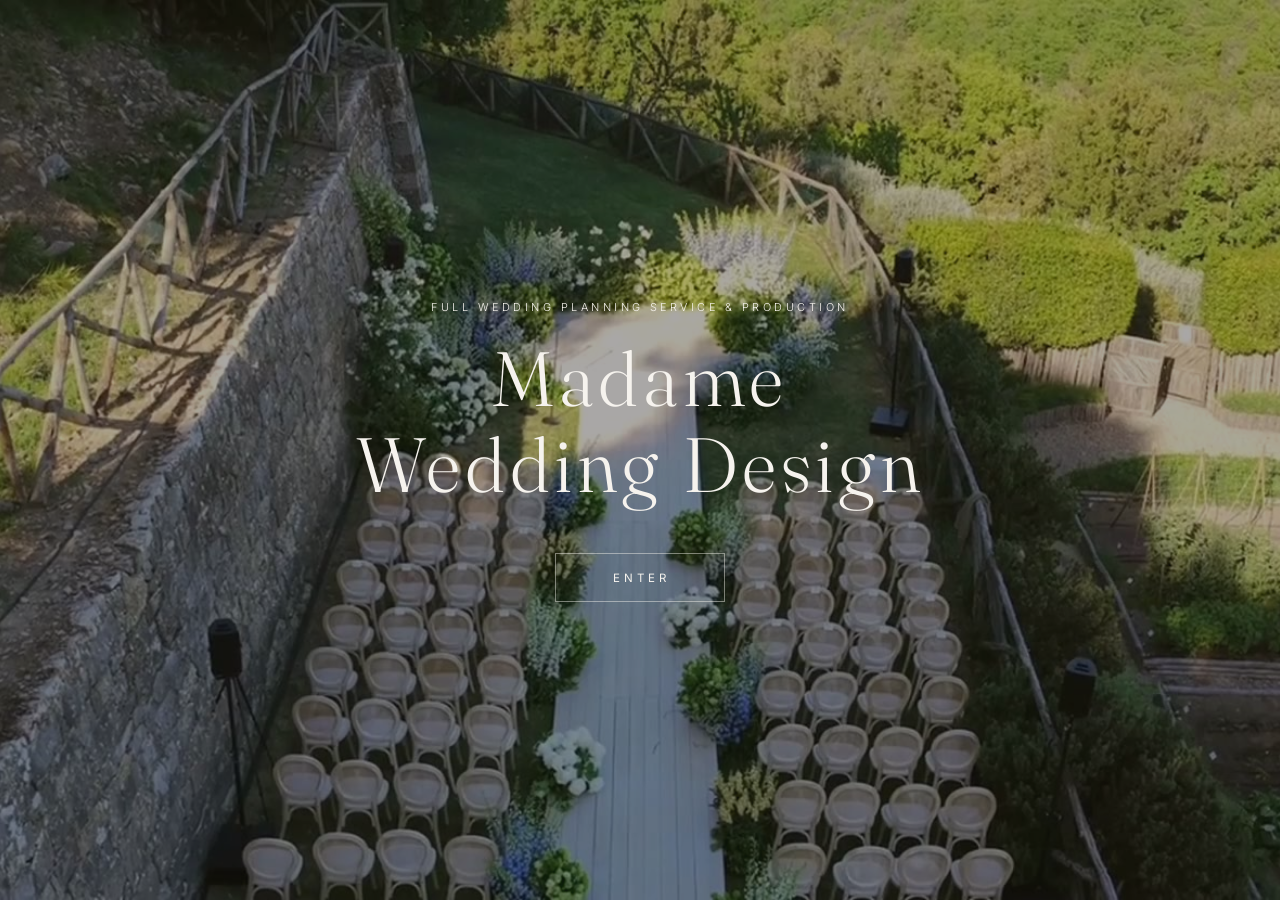
==== commit 077406fd: "Voile encre sur le héro + passe de finition impeccable - Filtre : voile encre (0.32) sur le film du " ====
--- a/index.html
+++ b/index.html
@@ -6,12 +6,12 @@
   <title>Madame Wedding Design — Full Wedding Planning Service &amp; Production | Luxury Weddings Worldwide</title>
   <meta name="description" content="Madame Wedding Design is a luxury full wedding planning service &amp; production house founded by Estelle Bogaert — creating bespoke celebrations worldwide, from France and Italy to wherever love travels. Featured in Vogue, Martha Stewart Weddings and Brides.">
   <link rel="icon" href="data:image/svg+xml,<svg xmlns='http://www.w3.org/2000/svg' viewBox='0 0 100 100'><text y='.9em' font-size='90' font-family='Georgia'>M</text></svg>">
-  <link rel="preload" as="image" href="/assets/img/hero-photo.jpg">
+  <link rel="preload" as="image" href="/assets/img/hero-photo.jpg?v=2">
   <link rel="preconnect" href="https://fonts.googleapis.com">
   <link rel="preconnect" href="https://fonts.gstatic.com" crossorigin>
   <link href="https://fonts.googleapis.com/css2?family=Fraunces:ital,opsz,wght@0,9..144,300;0,9..144,400;1,9..144,300;1,9..144,400&family=Inter:wght@300;400;500&display=swap" rel="stylesheet">
-  <link rel="stylesheet" href="/assets/css/main.css?v=4">
-  <link rel="stylesheet" href="/assets/css/pages.css?v=4">
+  <link rel="stylesheet" href="/assets/css/main.css?v=5">
+  <link rel="stylesheet" href="/assets/css/pages.css?v=5">
   <script type="application/ld+json">
   {
     "@context": "https://schema.org",
@@ -30,15 +30,15 @@
 
   <!-- ============ INTRO / ENTER — the threshold ============ -->
   <div class="intro" id="intro">
-    <!-- Desktop: the wide hero film (muted). Mobile (<768px): the vertical reel (muted). -->
+    <!-- Desktop: the wide hero film (muted). Mobile (<768px): the same film, center-cropped to 9:16 (muted). -->
     <video class="intro__video media-desktop" autoplay muted loop playsinline
-           poster="/assets/img/hero-photo.jpg"
+           poster="/assets/img/hero-photo.jpg?v=2"
            aria-label="Aerial view of an outdoor wedding ceremony on a Tuscan hillside — a Madame Wedding Design celebration">
-      <source src="/assets/video/hero-film-desktop.mp4" type="video/mp4">
+      <source src="/assets/video/hero-film-desktop.mp4?v=2" type="video/mp4">
     </video>
     <video class="intro__video media-mobile" id="introVideo" autoplay muted loop playsinline
-           poster="/assets/video/hero-poster.jpg">
-      <source src="/assets/video/hero-film.mp4" type="video/mp4">
+           poster="/assets/video/hero-poster.jpg?v=2">
+      <source src="/assets/video/hero-film-mobile.mp4?v=2" type="video/mp4">
     </video>
     <div class="intro__veil"></div>
     <div class="intro__content">
@@ -64,16 +64,16 @@
 
     <main id="top">
 
-      <!-- Hero: wide film on desktop (muted), vertical reel on mobile -->
+      <!-- Hero: wide film on desktop (muted), vertical crop on mobile -->
       <section class="hero">
         <video class="hero__video media-desktop" autoplay muted loop playsinline
-               poster="/assets/img/hero-photo.jpg"
+               poster="/assets/img/hero-photo.jpg?v=2"
                aria-label="Aerial view of an outdoor wedding ceremony on a Tuscan hillside — a Madame Wedding Design celebration">
-          <source src="/assets/video/hero-film-desktop.mp4" type="video/mp4">
+          <source src="/assets/video/hero-film-desktop.mp4?v=2" type="video/mp4">
         </video>
         <video class="hero__video media-mobile" id="siteVideo" autoplay muted loop playsinline
-               poster="/assets/video/hero-poster.jpg">
-          <source src="/assets/video/hero-film.mp4" type="video/mp4">
+               poster="/assets/video/hero-poster.jpg?v=2">
+          <source src="/assets/video/hero-film-mobile.mp4?v=2" type="video/mp4">
         </video>
         <div class="hero__line reveal">
           <p class="hero__eyebrow">A limited number of celebrations each year</p>
@@ -237,6 +237,6 @@
 
   <script src="/assets/js/nav.js?v=4"></script>
   <script src="/assets/js/main.js?v=5"></script>
-  <script src="/assets/js/inquire-form.js?v=5"></script>
+  <script src="/assets/js/inquire-form.js?v=6"></script>
 </body>
 </html>
--- a/assets/css/main.css
+++ b/assets/css/main.css
@@ -60,7 +60,7 @@
 .intro__veil {
   position: absolute;
   inset: 0;
-  background: rgba(30, 26, 23, 0.28);
+  background: rgba(30, 26, 23, 0.38);
 }
 
 .intro__content {
@@ -210,6 +210,16 @@
   margin-bottom: 1.3rem;
 }
 
+/* The veil — a quiet ink filter over the film, matching the intro's mood */
+.hero::before {
+  content: "";
+  position: absolute;
+  inset: 0;
+  z-index: 1; /* ::before paints before the videos in tree order — lift it above them */
+  background: rgba(30, 26, 23, 0.32);
+  pointer-events: none;
+}
+
 /* Soft scrim so the hero line stays readable over the film's bright passages */
 .hero::after {
   content: "";
@@ -222,7 +232,7 @@
 
 .hero__line {
   position: relative;
-  z-index: 1;
+  z-index: 2;
   padding: 0 clamp(1.5rem, 6vw, 5rem) clamp(3rem, 8vh, 6rem);
 }
 
@@ -310,7 +320,7 @@
   font-size: 0.68rem;
   letter-spacing: 0.14em;
   text-transform: uppercase;
-  color: var(--taupe);
+  color: var(--ink-soft);
   margin-top: 0.3rem;
 }
 
@@ -379,8 +389,8 @@
   bottom: 1.4rem;
   right: 1.6rem;
   z-index: 60;
-  width: 2.6rem;
-  height: 2.6rem;
+  width: 2.75rem;
+  height: 2.75rem;
   border-radius: 50%;
   border: 1px solid rgba(30, 26, 23, 0.25);
   background: rgba(246, 243, 238, 0.6);
--- a/assets/css/pages.css
+++ b/assets/css/pages.css
@@ -33,7 +33,7 @@
   font-size: 0.66rem;
   letter-spacing: 0.3em;
   text-transform: uppercase;
-  color: var(--taupe);
+  color: var(--ink-soft);
   margin-bottom: 1.4rem;
 }
 
@@ -114,7 +114,7 @@
   font-size: 0.66rem;
   letter-spacing: 0.22em;
   text-transform: uppercase;
-  color: var(--taupe);
+  color: var(--ink-soft);
   margin-bottom: 0.7rem;
 }
 
@@ -232,7 +232,7 @@
   font-size: 0.64rem;
   letter-spacing: 0.28em;
   text-transform: uppercase;
-  color: var(--taupe);
+  color: var(--ink-soft);
   margin-bottom: 0.8rem;
 }
 
@@ -253,7 +253,7 @@
   font-size: 0.66rem;
   letter-spacing: 0.2em;
   text-transform: uppercase;
-  color: var(--taupe);
+  color: var(--ink-soft);
   margin-bottom: 0.6rem;
 }
 
@@ -514,7 +514,7 @@
   font-size: 0.66rem;
   letter-spacing: 0.2em;
   text-transform: uppercase;
-  color: var(--taupe);
+  color: var(--ink-soft);
 }
 
 .jcard h3 {
@@ -659,3 +659,25 @@
 .inquire-home .form-wrap { margin: 0 auto; padding-bottom: 0; }
 
 .inquire-home .form-step__title { font-size: clamp(1.4rem, 2.6vw, 1.9rem); }
+
+
+/* ============================================================
+   Polish pass (impeccable) — contrast, focus, text-wrap
+   ============================================================ */
+
+/* Readable placeholders (WCAG-adjacent, still quiet) */
+.field input::placeholder,
+.field textarea::placeholder {
+  color: rgba(30, 26, 23, 0.55);
+  opacity: 1;
+}
+
+/* Visible keyboard focus on choice pills */
+.choices label:has(input:focus-visible) {
+  outline: 1px solid var(--sage);
+  outline-offset: 3px;
+}
+
+/* Balanced headings, orphan-free prose */
+h1, h2, h3, .shead__title, .page-hero__title { text-wrap: balance; }
+.prose p, .manifesto__text, .form-step__intro { text-wrap: pretty; }
